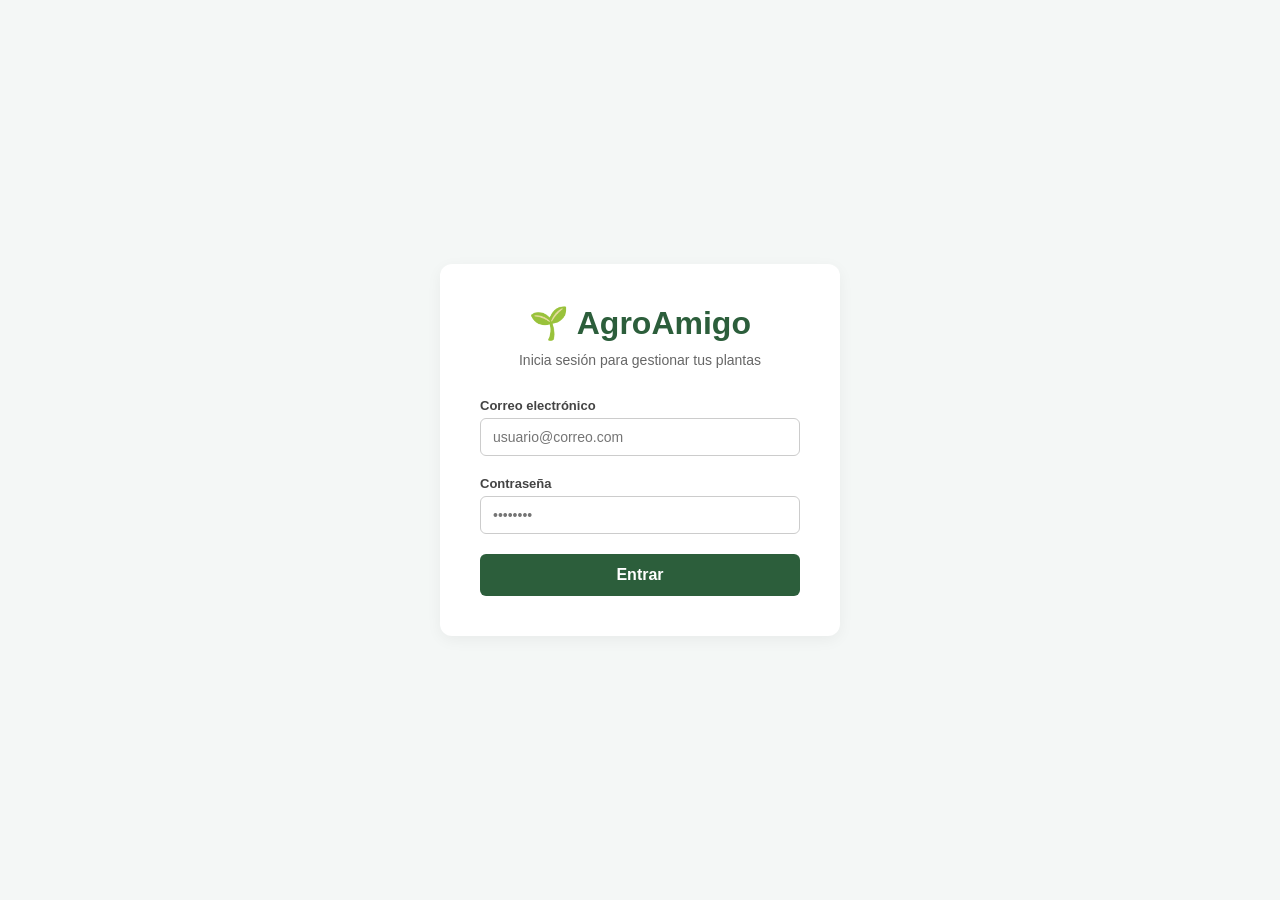
==== index.html @ 1b5f41ae "Añadido login" ====
<!DOCTYPE html>
<html lang="es">
<head>
    <meta charset="UTF-8">
    <meta name="viewport" content="width=device-width, initial-scale=1.0">
    <title>AgroAmigo - Login</title>
    <link rel="stylesheet" href="styles.css">
</head>
<body>
    <div class="login-container">
        <h1>🌱 AgroAmigo</h1>
        <p>Inicia sesión para gestionar tus plantas</p>
        
        <form>
            <div class="input-group">
                <label for="email">Correo electrónico</label>
                <input type="email" id="email" placeholder="usuario@correo.com" required>
            </div>
            
            <div class="input-group">
                <label for="password">Contraseña</label>
                <input type="password" id="password" placeholder="••••••••" required>
            </div>
            
            <button type="submit" class="btn-login">Entrar</button>
        </form>
    </div>
</body>
</html>
---- styles.css ----
* {
    margin: 0;
    padding: 0;
    box-sizing: border-box;
    font-family: 'Segoe UI', Tahoma, Geneva, Verdana, sans-serif;
}

body {
    background-color: #f4f7f6;
    display: flex;
    justify-content: center;
    align-items: center;
    height: 100vh;
}

.login-container {
    background: white;
    padding: 40px;
    border-radius: 12px;
    box-shadow: 0 4px 15px rgba(0, 0, 0, 0.05);
    width: 100%;
    max-width: 400px;
    text-align: center;
}

.login-container h1 {
    color: #2c5e3b;
    margin-bottom: 10px;
}

.login-container p {
    color: #666;
    font-size: 14px;
    margin-bottom: 30px;
}

.input-group {
    text-align: left;
    margin-bottom: 20px;
}

.input-group label {
    display: block;
    font-size: 13px;
    font-weight: 600;
    color: #444;
    margin-bottom: 5px;
}

.input-group input {
    width: 100%;
    padding: 10px 12px;
    border: 1px solid #ccc;
    border-radius: 6px;
    font-size: 14px;
    outline: none;
    transition: border-color 0.2s;
}

.input-group input:focus {
    border-color: #2c5e3b;
}

.btn-login {
    width: 100%;
    padding: 12px;
    background-color: #2c5e3b;
    color: white;
    border: none;
    border-radius: 6px;
    font-size: 16px;
    font-weight: 600;
    cursor: pointer;
    transition: background-color 0.2s;
}

.btn-login:hover {
    background-color: #1e4027;
}
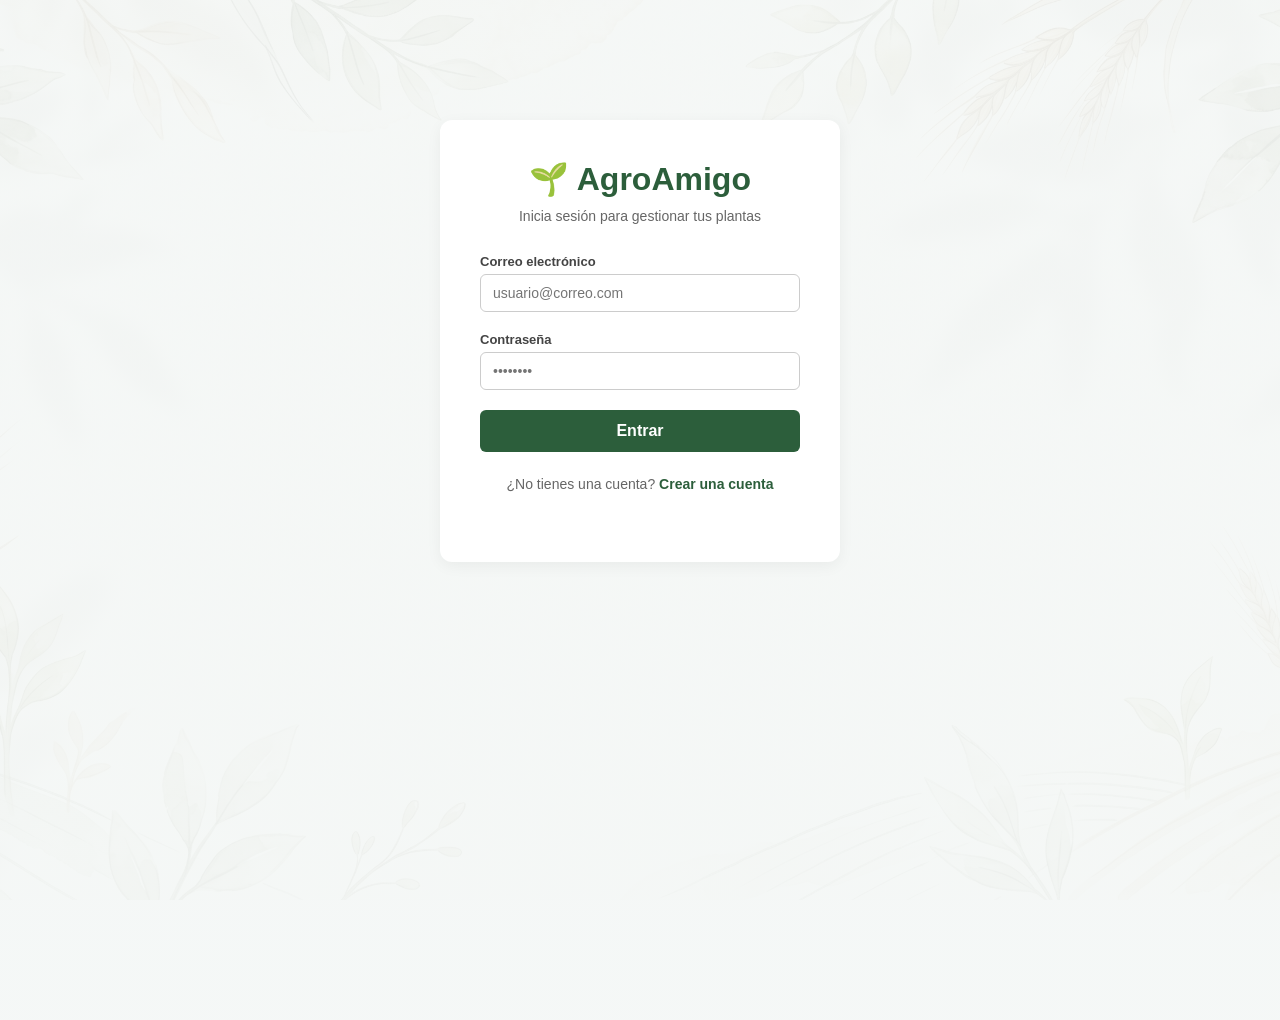
==== commit 488f19a9: "Agrega dashboard y formulario de cultivos" ====
--- a/index.html
+++ b/index.html
@@ -11,7 +11,7 @@
         <h1>🌱 AgroAmigo</h1>
         <p>Inicia sesión para gestionar tus plantas</p>
         
-        <form>
+        <form action="home.html">
             <div class="input-group">
                 <label for="email">Correo electrónico</label>
                 <input type="email" id="email" placeholder="usuario@correo.com" required>
@@ -24,6 +24,8 @@
             
             <button type="submit" class="btn-login">Entrar</button>
         </form>
+
+        <p class="account-prompt">¿No tienes una cuenta? <a href="signup.html">Crear una cuenta</a></p>
     </div>
 </body>
 </html>
--- a/styles.css
+++ b/styles.css
@@ -6,11 +6,456 @@
 }
 
 body {
-    background-color: #f4f7f6;
-    display: flex;
-    justify-content: center;
+    min-height: 100vh;
+    background: linear-gradient(rgba(244, 247, 246, 0.88), rgba(244, 247, 246, 0.94)), url("assets/bgImg_1.jpg") center / cover fixed;
+    color: #25382b;
+}
+
+.topbar {
+    position: fixed;
+    top: 0;
+    right: 0;
+    left: 0;
+    z-index: 10;
+    display: flex;
     align-items: center;
-    height: 100vh;
+    justify-content: space-between;
+    height: 68px;
+    padding: 0 6vw;
+    background-color: #2c5e3b;
+    color: white;
+}
+
+.brand {
+    color: white;
+    font-size: 20px;
+    font-weight: 700;
+    text-decoration: none;
+}
+
+.desktop-nav {
+    display: flex;
+    align-items: center;
+    gap: 24px;
+    margin-left: auto;
+    margin-right: 28px;
+}
+
+.desktop-nav a {
+    color: rgba(255, 255, 255, 0.78);
+    font-size: 13px;
+    font-weight: 600;
+    text-decoration: none;
+}
+
+.desktop-nav a:hover,
+.desktop-nav a.active {
+    color: white;
+}
+
+.menu-wrapper {
+    position: relative;
+}
+
+.menu-button {
+    display: flex;
+    flex-direction: column;
+    gap: 5px;
+    width: 36px;
+    padding: 7px 4px;
+    cursor: pointer;
+    list-style: none;
+}
+
+.menu-button::-webkit-details-marker {
+    display: none;
+}
+
+.menu-button span {
+    display: block;
+    width: 28px;
+    height: 3px;
+    border-radius: 2px;
+    background-color: white;
+}
+
+.dropdown-menu {
+    position: absolute;
+    top: 48px;
+    right: 0;
+    display: grid;
+    min-width: 160px;
+    padding: 8px 0;
+    border-radius: 6px;
+    background-color: white;
+    box-shadow: 0 5px 18px rgba(0, 0, 0, 0.16);
+}
+
+.dropdown-menu a {
+    padding: 10px 16px;
+    color: #2c5e3b;
+    font-size: 14px;
+    text-decoration: none;
+}
+
+.dropdown-menu a:hover {
+    background-color: #f0f5f1;
+}
+
+.dashboard-page {
+    width: min(100% - 48px, 1180px);
+    margin: 0 auto;
+    padding: 124px 0 64px;
+}
+
+.dashboard-hero {
+    display: flex;
+    align-items: end;
+    justify-content: space-between;
+    gap: 28px;
+    margin-bottom: 34px;
+}
+
+.dashboard-hero h1 {
+    margin-bottom: 10px;
+    color: #234b2f;
+    font-size: clamp(32px, 5vw, 54px);
+    line-height: 1.05;
+}
+
+.dashboard-hero > div > p:last-child {
+    color: #66736a;
+    font-size: 16px;
+}
+
+.primary-action {
+    flex: 0 0 auto;
+    padding: 14px 20px;
+    border-radius: 7px;
+    background-color: #2c5e3b;
+    color: white;
+    font-size: 14px;
+    font-weight: 700;
+    text-decoration: none;
+    box-shadow: 0 8px 18px rgba(44, 94, 59, 0.2);
+}
+
+.primary-action:hover {
+    background-color: #1e4027;
+}
+
+.summary-grid {
+    display: grid;
+    grid-template-columns: repeat(4, 1fr);
+    gap: 16px;
+    margin-bottom: 24px;
+}
+
+.stat-card,
+.dashboard-card,
+.module-card {
+    border: 1px solid rgba(215, 225, 217, 0.85);
+    border-radius: 10px;
+    background: rgba(255, 255, 255, 0.9);
+    box-shadow: 0 8px 24px rgba(43, 72, 50, 0.06);
+}
+
+.stat-card {
+    position: relative;
+    min-height: 150px;
+    padding: 20px;
+}
+
+.card-icon {
+    float: right;
+    font-size: 23px;
+}
+
+.stat-card p,
+.stat-card small {
+    display: block;
+    color: #66736a;
+    font-size: 13px;
+}
+
+.stat-card strong {
+    display: block;
+    margin: 14px 0 4px;
+    color: #234b2f;
+    font-size: 34px;
+}
+
+.dashboard-grid {
+    display: grid;
+    grid-template-columns: 1.2fr 0.8fr;
+    gap: 24px;
+    margin-bottom: 42px;
+}
+
+.dashboard-card {
+    min-height: 245px;
+    padding: 26px;
+}
+
+.card-heading,
+.section-title {
+    display: flex;
+    align-items: start;
+    justify-content: space-between;
+    gap: 16px;
+}
+
+.card-heading h2,
+.section-title h2 {
+    color: #234b2f;
+    font-size: 22px;
+}
+
+.status-dot {
+    width: 11px;
+    height: 11px;
+    margin-top: 8px;
+    border-radius: 50%;
+    background: #e4a93a;
+}
+
+.alert-item {
+    display: flex;
+    gap: 13px;
+    margin-top: 20px;
+}
+
+.alert-symbol {
+    display: grid;
+    flex: 0 0 28px;
+    place-items: center;
+    width: 28px;
+    height: 28px;
+    border-radius: 50%;
+    background: #fff1cf;
+    color: #a46d0d;
+    font-weight: 800;
+}
+
+.alert-symbol.rain {
+    background: #e4f0ea;
+    color: #2c5e3b;
+}
+
+.alert-item strong {
+    color: #34493a;
+    font-size: 14px;
+}
+
+.alert-item p,
+.module-card p {
+    margin-top: 5px;
+    color: #718077;
+    font-size: 13px;
+}
+
+.weather-icon {
+    font-size: 30px;
+}
+
+.weather-main {
+    display: flex;
+    align-items: center;
+    gap: 18px;
+    margin: 23px 0;
+}
+
+.weather-main > strong {
+    color: #234b2f;
+    font-size: 48px;
+    font-weight: 500;
+}
+
+.weather-main span {
+    color: #536359;
+    font-size: 14px;
+    line-height: 1.5;
+}
+
+.weather-main small {
+    color: #8a958e;
+}
+
+.weather-details {
+    display: flex;
+    justify-content: space-between;
+    padding-top: 16px;
+    border-top: 1px solid #e3ebe4;
+    color: #718077;
+    font-size: 12px;
+}
+
+.weather-details b {
+    display: block;
+    margin-top: 4px;
+    color: #34493a;
+    font-size: 13px;
+}
+
+.module-section {
+    padding-top: 8px;
+}
+
+.section-title {
+    align-items: end;
+    margin-bottom: 18px;
+}
+
+.section-title > span {
+    color: #7b887f;
+    font-size: 13px;
+}
+
+.module-grid {
+    display: grid;
+    grid-template-columns: repeat(4, 1fr);
+    gap: 14px;
+}
+
+.module-card {
+    display: flex;
+    align-items: center;
+    min-height: 120px;
+    padding: 18px;
+    color: inherit;
+    text-decoration: none;
+}
+
+.module-card > span {
+    align-self: start;
+    margin-right: 13px;
+    font-size: 25px;
+}
+
+.module-card h3 {
+    color: #34543d;
+    font-size: 15px;
+}
+
+.module-card > b {
+    align-self: end;
+    margin-left: auto;
+    color: #78917e;
+    font-size: 20px;
+}
+
+.module-card:hover,
+.module-card.featured {
+    border-color: #8eb79b;
+}
+
+.form-page {
+    width: min(100% - 48px, 760px);
+    margin: 0 auto;
+    padding: 120px 0 60px;
+}
+
+.back-link {
+    display: inline-block;
+    margin-bottom: 18px;
+    color: #2c5e3b;
+    font-size: 14px;
+    font-weight: 600;
+    text-decoration: none;
+}
+
+.plant-card {
+    padding: 34px;
+    border: 1px solid rgba(215, 225, 217, 0.85);
+    border-radius: 10px;
+    background: rgba(255, 255, 255, 0.94);
+    box-shadow: 0 8px 24px rgba(43, 72, 50, 0.08);
+}
+
+.section-heading {
+    margin-bottom: 30px;
+}
+
+.section-heading h1 {
+    margin-bottom: 10px;
+    color: #234b2f;
+    font-size: 36px;
+}
+
+.section-heading > p:last-child {
+    color: #66736a;
+    font-size: 15px;
+}
+
+.full-plant-form {
+    display: grid;
+    grid-template-columns: 1fr 1fr;
+    gap: 4px 22px;
+}
+
+.full-plant-form .btn-login {
+    grid-column: 1 / -1;
+    margin-top: 12px;
+}
+
+.home-page {
+    width: min(100% - 48px, 980px);
+    margin-top: 68px;
+    padding: 56px 0 48px;
+}
+
+.welcome-section {
+    max-width: 650px;
+    margin-bottom: 110px;
+}
+
+.eyebrow {
+    margin-bottom: 12px;
+    color: #2c5e3b;
+    font-size: 13px;
+    font-weight: 700;
+    letter-spacing: 0.08em;
+    text-transform: uppercase;
+}
+
+.welcome-section h1 {
+    margin-bottom: 14px;
+    color: #234b2f;
+    font-size: clamp(30px, 5vw, 48px);
+    line-height: 1.1;
+}
+
+.welcome-section > p:last-child {
+    max-width: 520px;
+    color: #66736a;
+    font-size: 17px;
+    line-height: 1.6;
+}
+
+.plant-section {
+    padding-top: 28px;
+    border-top: 1px solid #d7e1d9;
+}
+
+.plant-form {
+    display: grid;
+    grid-template-columns: 1fr 1fr auto;
+    align-items: end;
+    gap: 24px;
+}
+
+.plant-form .input-group {
+    margin-bottom: 0;
+}
+
+.plant-form .input-group input[type="file"] {
+    padding: 8px;
+    background-color: #fff;
+}
+
+.plant-form .btn-login {
+    width: auto;
+    min-width: 150px;
 }
 
 .login-container {
@@ -21,6 +466,7 @@
     width: 100%;
     max-width: 400px;
     text-align: center;
+    margin: 120px auto 40px;
 }
 
 .login-container h1 {
@@ -76,4 +522,49 @@
 
 .btn-login:hover {
     background-color: #1e4027;
+}
+
+.account-prompt {
+    color: #666;
+    font-size: 14px;
+    margin-top: 24px;
+}
+
+.account-prompt a {
+    color: #2c5e3b;
+    font-weight: 600;
+    text-decoration: none;
+}
+
+.account-prompt a:hover {
+    text-decoration: underline;
+}
+
+.home-container {
+    background: white;
+    padding: 40px;
+    border-radius: 12px;
+    box-shadow: 0 4px 15px rgba(0, 0, 0, 0.05);
+    width: 100%;
+    max-width: 480px;
+}
+
+.home-header {
+    text-align: center;
+    margin-bottom: 30px;
+}
+
+.home-header h1 {
+    color: #2c5e3b;
+    margin-bottom: 10px;
+}
+
+.home-header p {
+    color: #666;
+    font-size: 14px;
+}
+
+.plant-form .input-group input[type="file"] {
+    padding: 8px;
+    background-color: #fafcfa;
 }
